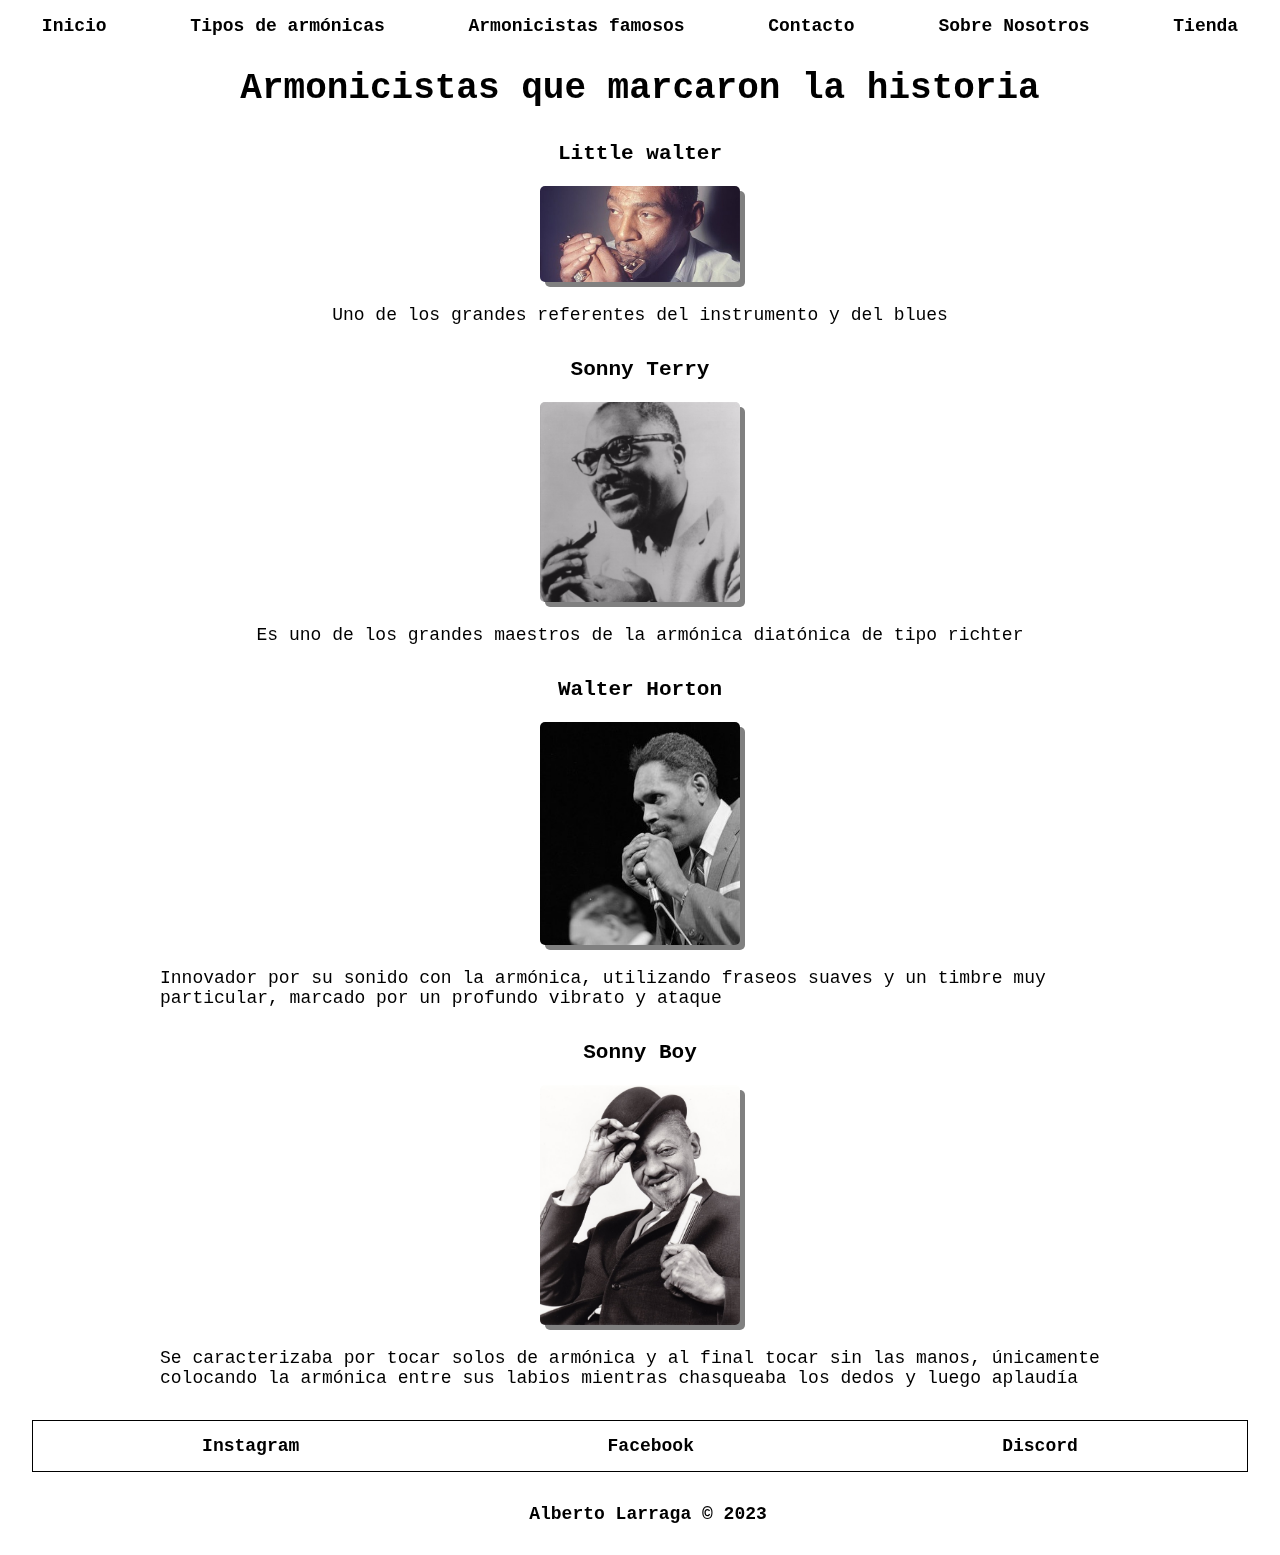
==== pages/armofamosos.html @ 8300cbc4 "inicio repositorio" ====
<!DOCTYPE html>
<html lang="en">

<head>
    <meta charset="UTF-8">
    <meta name="viewport" content="width=device-width, initial-scale=1.0">
    <title>Armonicistas Famosos</title>
    <link rel="shorcut icon" href="../imagenes/icono-armonica.png">
    <link rel="stylesheet" href="../css/style.css">
</head>

<body id="container">
    <header class="header">
        <div id="nav">
            <nav class="nav">
                <a href="../index.html"><strong>Inicio</strong></a>
                <a href="./tipoarmonica.html"><strong>Tipos de armónicas</strong></a>
                <a href="./armofamosos.html"><strong>Armonicistas famosos</strong></a>
                <a href="./contacto.html"><strong>Contacto</strong></a>
                <a href="./nosotros.html"><strong>Sobre Nosotros</strong></a>
                <a href="./tienda.html"><strong>Tienda</strong></a>
            </nav>
        </div>
        <h1>Armonicistas que marcaron la historia</h1>
    </header>
    <main>
        <section>
            <div>
                <h3>Little walter</h3>
                <img src="../imagenes/littlewalter.jpg" alt="little walter" class="armofam">
                <p class="textarmofam">Uno de los grandes referentes del instrumento y del blues</p>
                <h3>Sonny Terry</h3>
                <img src="../imagenes/sonnyterry.png" alt="sonny terry" class="armofam">
                <p class="textarmofam">Es uno de los grandes maestros de la armónica diatónica de tipo richter</p>
                <h3>Walter Horton</h3>
                <img src="../imagenes/walterhorton.jpg" alt="walter horton" class="armofam">
                <p class="textarmofam">Innovador por su sonido con la armónica, utilizando fraseos suaves y un timbre
                    muy particular, marcado por un profundo vibrato y ataque</p>
                <h3>Sonny Boy</h3>
                <img src="../imagenes/sonnyboy.jpg" alt="sonny boy" class="armofam">
                <p class="textarmofam">Se caracterizaba por tocar solos de armónica y al final tocar sin las manos,
                    únicamente colocando la armónica entre sus labios mientras chasqueaba los dedos y luego aplaudía</p>
            </div>
        </section>
    </main>
    <footer>
        <div class="footer">
            <a href="instagram">Instagram</a>
            <a href="facebook">Facebook</a>
            <a href="discord">Discord</a>
        </div>
        <p class="copyright">Alberto Larraga &copy; 2023</p>
    </footer>
</body>

</html>
---- css/style.css ----
@import url('https://fonts.googleapis.com/css2?family=Press+Start+2P&display=swap');




#container {
    margin: 0%;
    padding: 0%;
    box-sizing: border-box;
    /*background: url(../assets/images/background-armonica.jpg);*/
    color: black;
    background-size: cover;
    background-position: center;
    backdrop-filter: blur(.25rem);
}

header,
nav,
main,
footer {
    font-family: 'Martian Mono', monospace;
    font-size: large;
    
}

h1,
h2,
h3 {
    display: flex;
    justify-content: center;
    margin-top: 2rem;
}

.portada {
    display: flex;
    flex-direction: column;
    justify-content: center;
    margin: auto;
}

p.welcome {
    align-items: center;
    display: flex;
    flex-direction: column;
    justify-content: center;
    margin-top: 2rem;
    font-weight: .625rem;
}

.video {
    display: flex;
    justify-content: center;
    flex-direction: column;
    align-items: center;
    margin: 2rem;
}

nav {
    display: flex;
    justify-content: space-around;
    margin-top: 1rem;
}

a {
    text-decoration: none;
    align-items: center;
    color: black;
}


.armofam,
.tipoarmo {
    width: 200px;
    box-shadow: .3125rem 5px #808080;
    background-color: rgb(220, 219, 219);
    border-radius: .3125rem;
    display: flex;
    flex-direction: column;
    justify-content: center;
    align-items: center;
    margin: auto;
}

.textarmofam {
    display: flex;
    flex-direction: column;
    justify-content: center;
    margin: 0 10rem 0 10rem;
    align-items: center;
    margin-top: 1.4375rem;
}

.imgnosotros {
    display: flex;
    flex-direction: row;
    justify-content: space-around;
    margin: 2rem 0 4rem 0;
}

p.textnosotros1,
.textnosotros2 {
    margin: 2rem;
    background-color: #d7d7d7;
    margin: 1rem;
    padding: 2rem;
    border: 1px solid black;
    box-shadow: 0rem 0.125rem .3125rem rgba(0, 0, 0, 0.3);
    border-radius: 5px;
}

.construccion {
    display: flex;
    justify-content: center;
    align-items: center;
}


a {
    display: flex;
    justify-content: space-between;
    text-decoration: none;
    align-items: center;
    color: black;
}

.copyright {
    text-align: end;
    font-weight: bold;
    display: flex;
    justify-content: center;
    align-items: center;
    height: 100%;
    margin-top: 1.3125rem;
    margin-left: 1rem;
}

.contacto {
    max-width: 450px;
    margin: auto;
    padding: 2rem;
    border: 1px solid black;
    box-shadow: 0rem 0.125rem .3125rem rgba(0, 0, 0, 0.3);
    border-radius: 5px;
    background-color: #d7d7d7;
}

.footer {
    display: flex;
    justify-content: space-around;
    align-items: center;
    border: 1px solid;
    text-decoration: none;
    margin: 2rem;
    padding: .9375rem;
    align-items: flex-end;
    font-weight: bold;
}

.whatsapp{
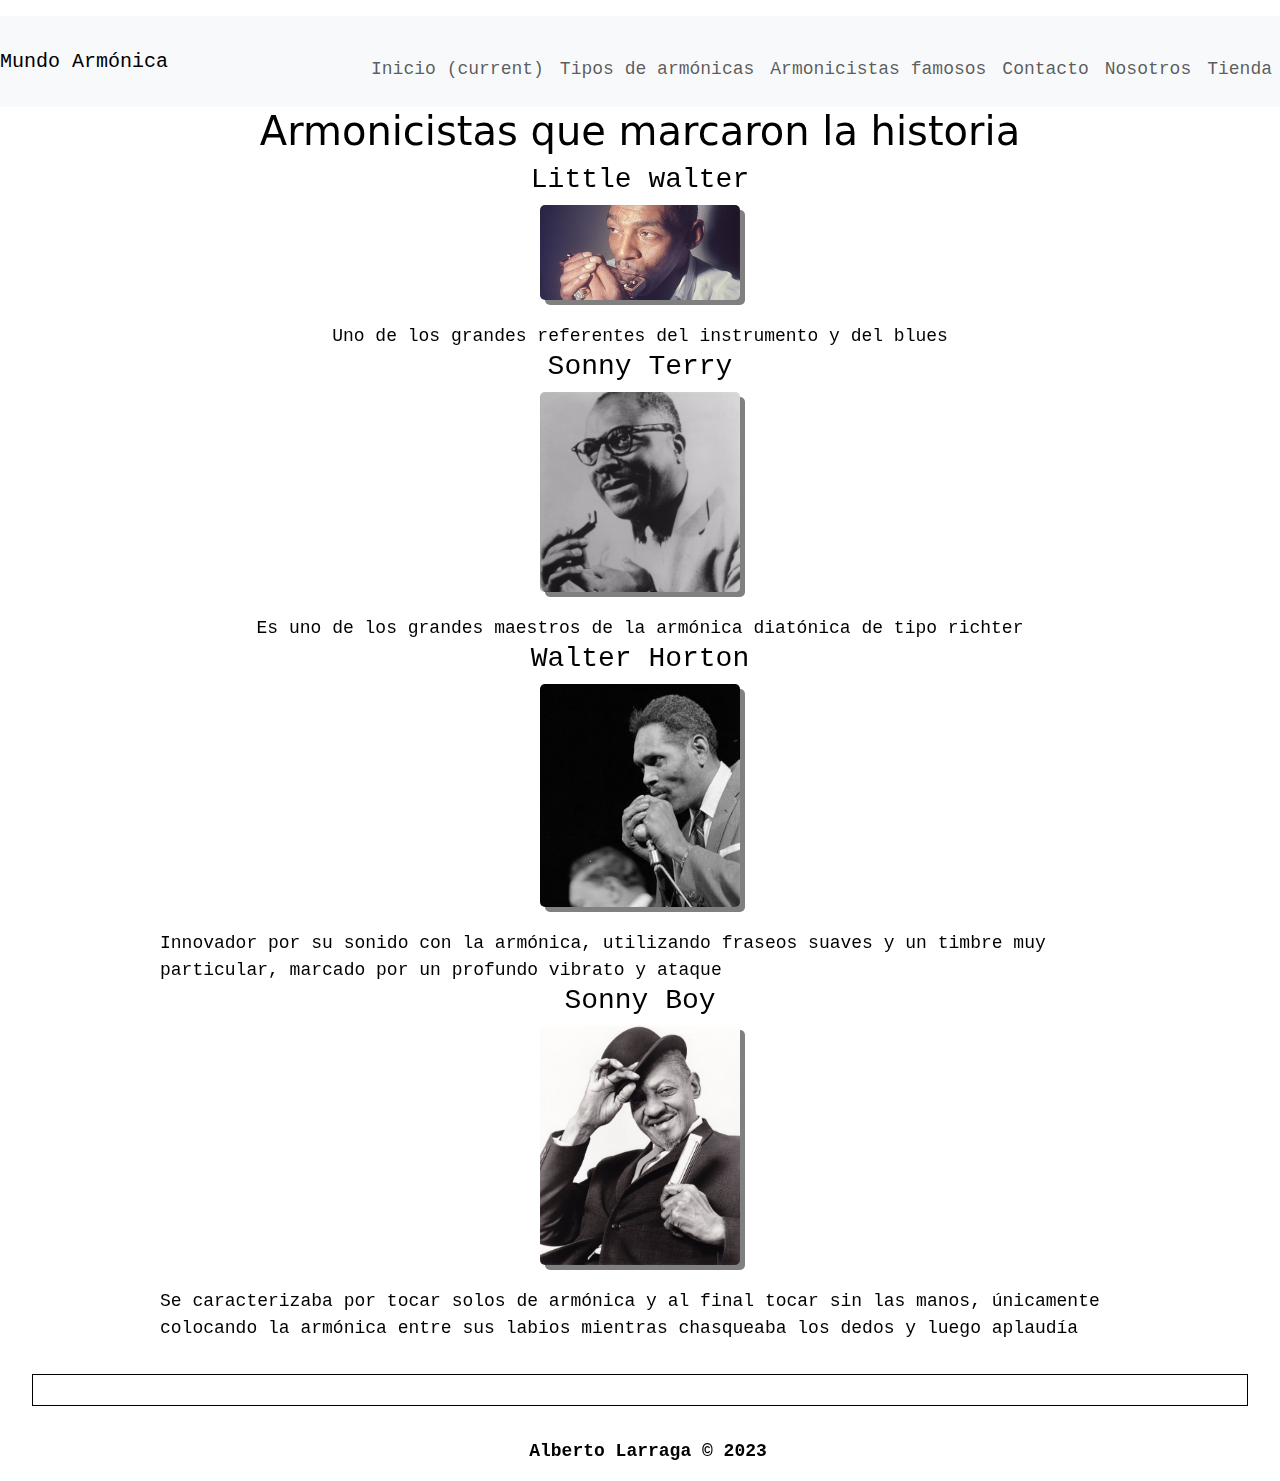
==== commit 0832c27a: "correccion de linkeado, beta de navbar, adiccion de link a github" ====
--- a/pages/armofamosos.html
+++ b/pages/armofamosos.html
@@ -1,26 +1,52 @@
 <!DOCTYPE html>
-<html lang="en">
+<html lang="es">
 
 <head>
     <meta charset="UTF-8">
     <meta name="viewport" content="width=device-width, initial-scale=1.0">
-    <title>Armonicistas Famosos</title>
-    <link rel="shorcut icon" href="../imagenes/icono-armonica.png">
+    <title>Mundo Armónica</title>
+    <link rel="shorcut icon" href="imagenes/icono-armonica.png">
     <link rel="stylesheet" href="../css/style.css">
+    <link rel="stylesheet" href="../css/bootstrap/bootstrap.css">
+    <link rel="stylesheet" href="https://cdnjs.cloudflare.com/ajax/libs/font-awesome/6.4.2/css/all.min.css"
+        integrity="sha512-z3gLpd7yknf1YoNbCzqRKc4qyor8gaKU1qmn+CShxbuBusANI9QpRohGBreCFkKxLhei6S9CQXFEbbKuqLg0DA=="
+        crossorigin="anonymous" referrerpolicy="no-referrer" />
 </head>
 
 <body id="container">
-    <header class="header">
-        <div id="nav">
-            <nav class="nav">
-                <a href="../index.html"><strong>Inicio</strong></a>
-                <a href="./tipoarmonica.html"><strong>Tipos de armónicas</strong></a>
-                <a href="./armofamosos.html"><strong>Armonicistas famosos</strong></a>
-                <a href="./contacto.html"><strong>Contacto</strong></a>
-                <a href="./nosotros.html"><strong>Sobre Nosotros</strong></a>
-                <a href="./tienda.html"><strong>Tienda</strong></a>
-            </nav>
-        </div>
+    <nav class="navbar sticky-top navbar-light bg-light">
+        <a class="navbar-brand" href="#">Mundo Armónica</a>
+        <nav class="navbar navbar-expand-lg navbar-light bg-light">
+            <a class="navbar-brand" href="#"></a>
+            <button class="navbar-toggler" type="button" data-toggle="collapse" data-target="#navbarText"
+                aria-controls="navbarText" aria-expanded="false" aria-label="Toggle navigation">
+                <span class="navbar-toggler-icon"></span>
+            </button>
+            <div class="collapse navbar-collapse" id="navbarText">
+                <ul class="navbar-nav mr-auto">
+                    <li class="nav-item active">
+                        <a class="nav-link" href="../index.html">Inicio <span class="sr-only">(current)</span></a>
+                    </li>
+                    <li class="nav-item">
+                        <a class="nav-link" href="tipoarmonica.html">Tipos de armónicas</a>
+                    </li>
+                    <li class="nav-item">
+                        <a class="nav-link" href="armofamosos.html">Armonicistas famosos</a>
+                    </li>
+                    <li class="nav-item">
+                        <a class="nav-link" href="contacto.html">Contacto</a>
+                    </li>
+                    <li class="nav-item">
+                        <a class="nav-link" href="nosotros.html">Nosotros</a>
+                    </li>
+                    <li class="nav-item">
+                        <a class="nav-link" href="tienda.html">Tienda</a>
+                    </li>
+                </ul>
+
+            </div>
+        </nav>
+    </nav>
         <h1>Armonicistas que marcaron la historia</h1>
     </header>
     <main>
@@ -45,12 +71,15 @@
     </main>
     <footer>
         <div class="footer">
-            <a href="instagram">Instagram</a>
-            <a href="facebook">Facebook</a>
-            <a href="discord">Discord</a>
+            <a href="instagram"><i class="fa-brands fa-instagram" style="color: #000000;"></i></a>
+            <a href="facebook"><i class="fa-brands fa-facebook" style="color: #000000;"></i></a>
+            <a href="discord"><i class="fa-brands fa-discord" style="color: #000000;"></i></a>
+            <a href="github"><i class="fa-brands fa-github" style="color: #000000;"></i></a>
         </div>
+        
         <p class="copyright">Alberto Larraga &copy; 2023</p>
     </footer>
+    <script src="../js/bootstrap.js"></script>
 </body>
 
 </html>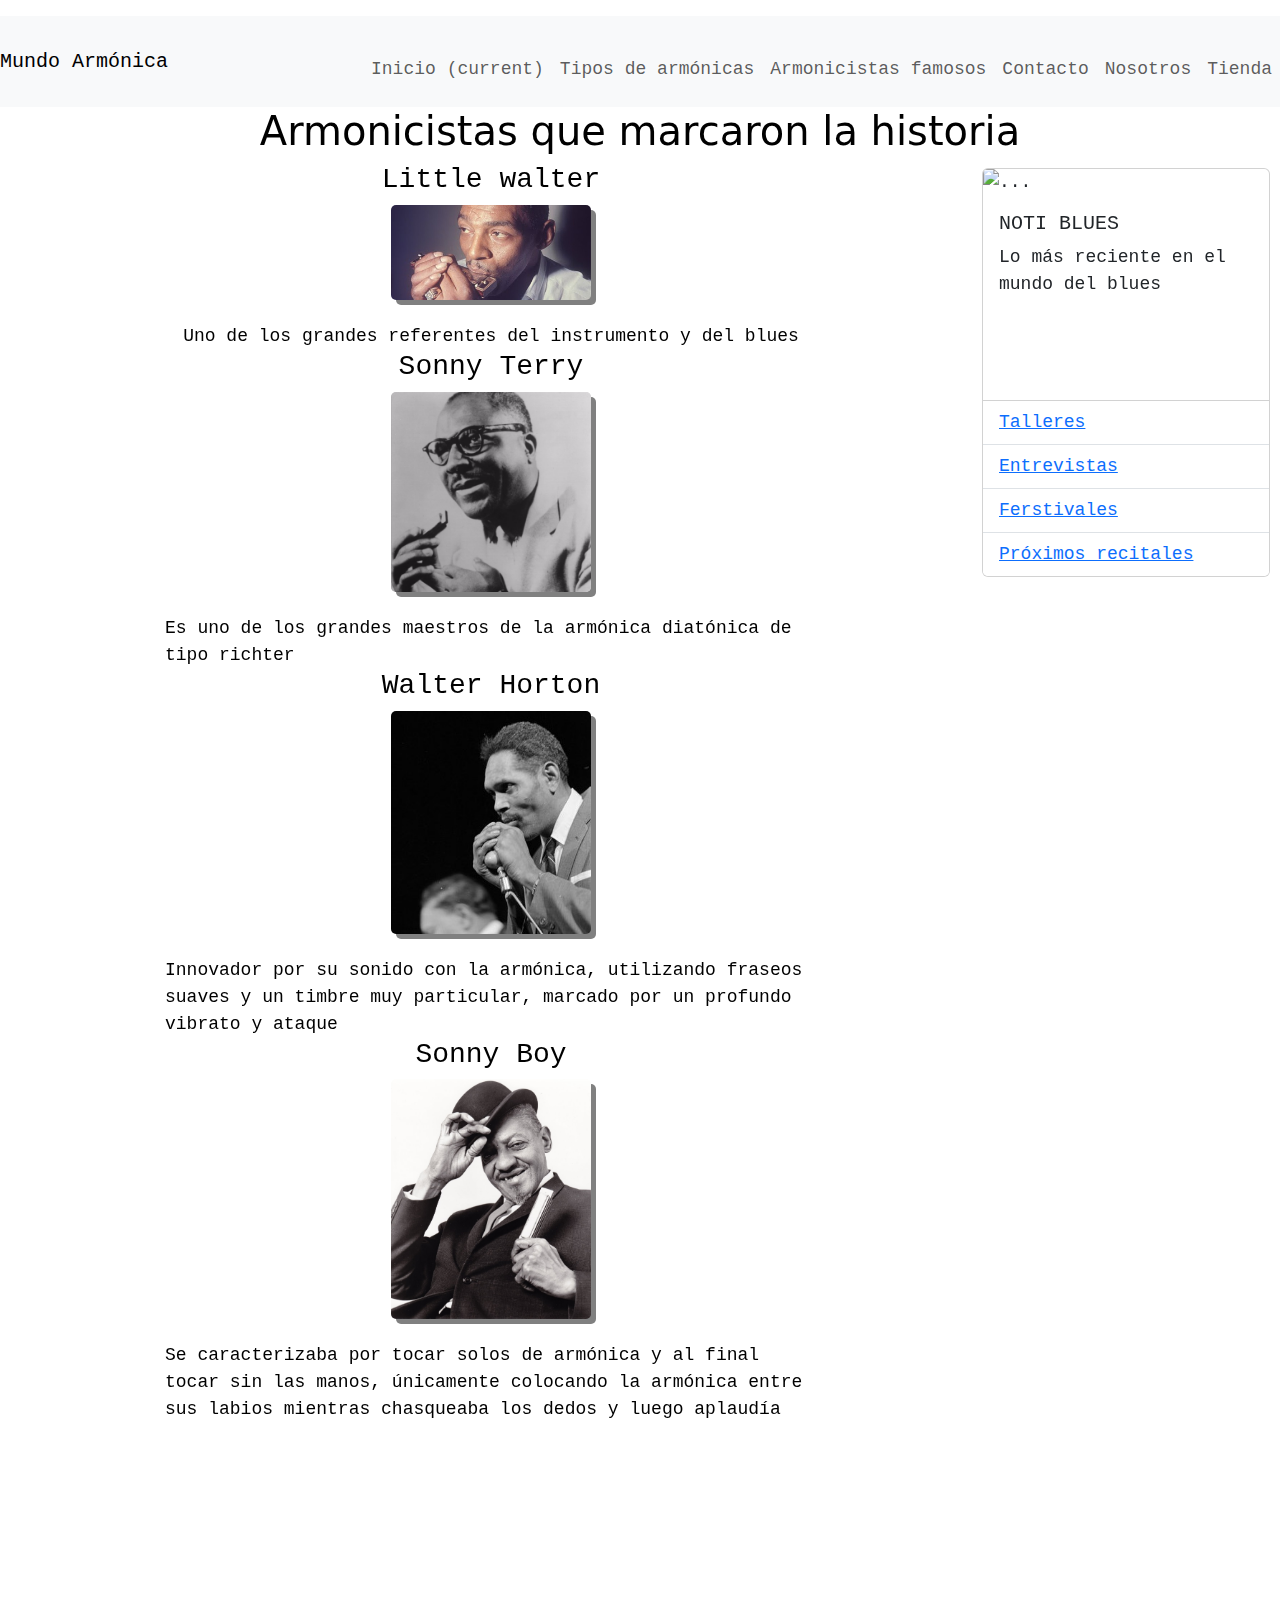
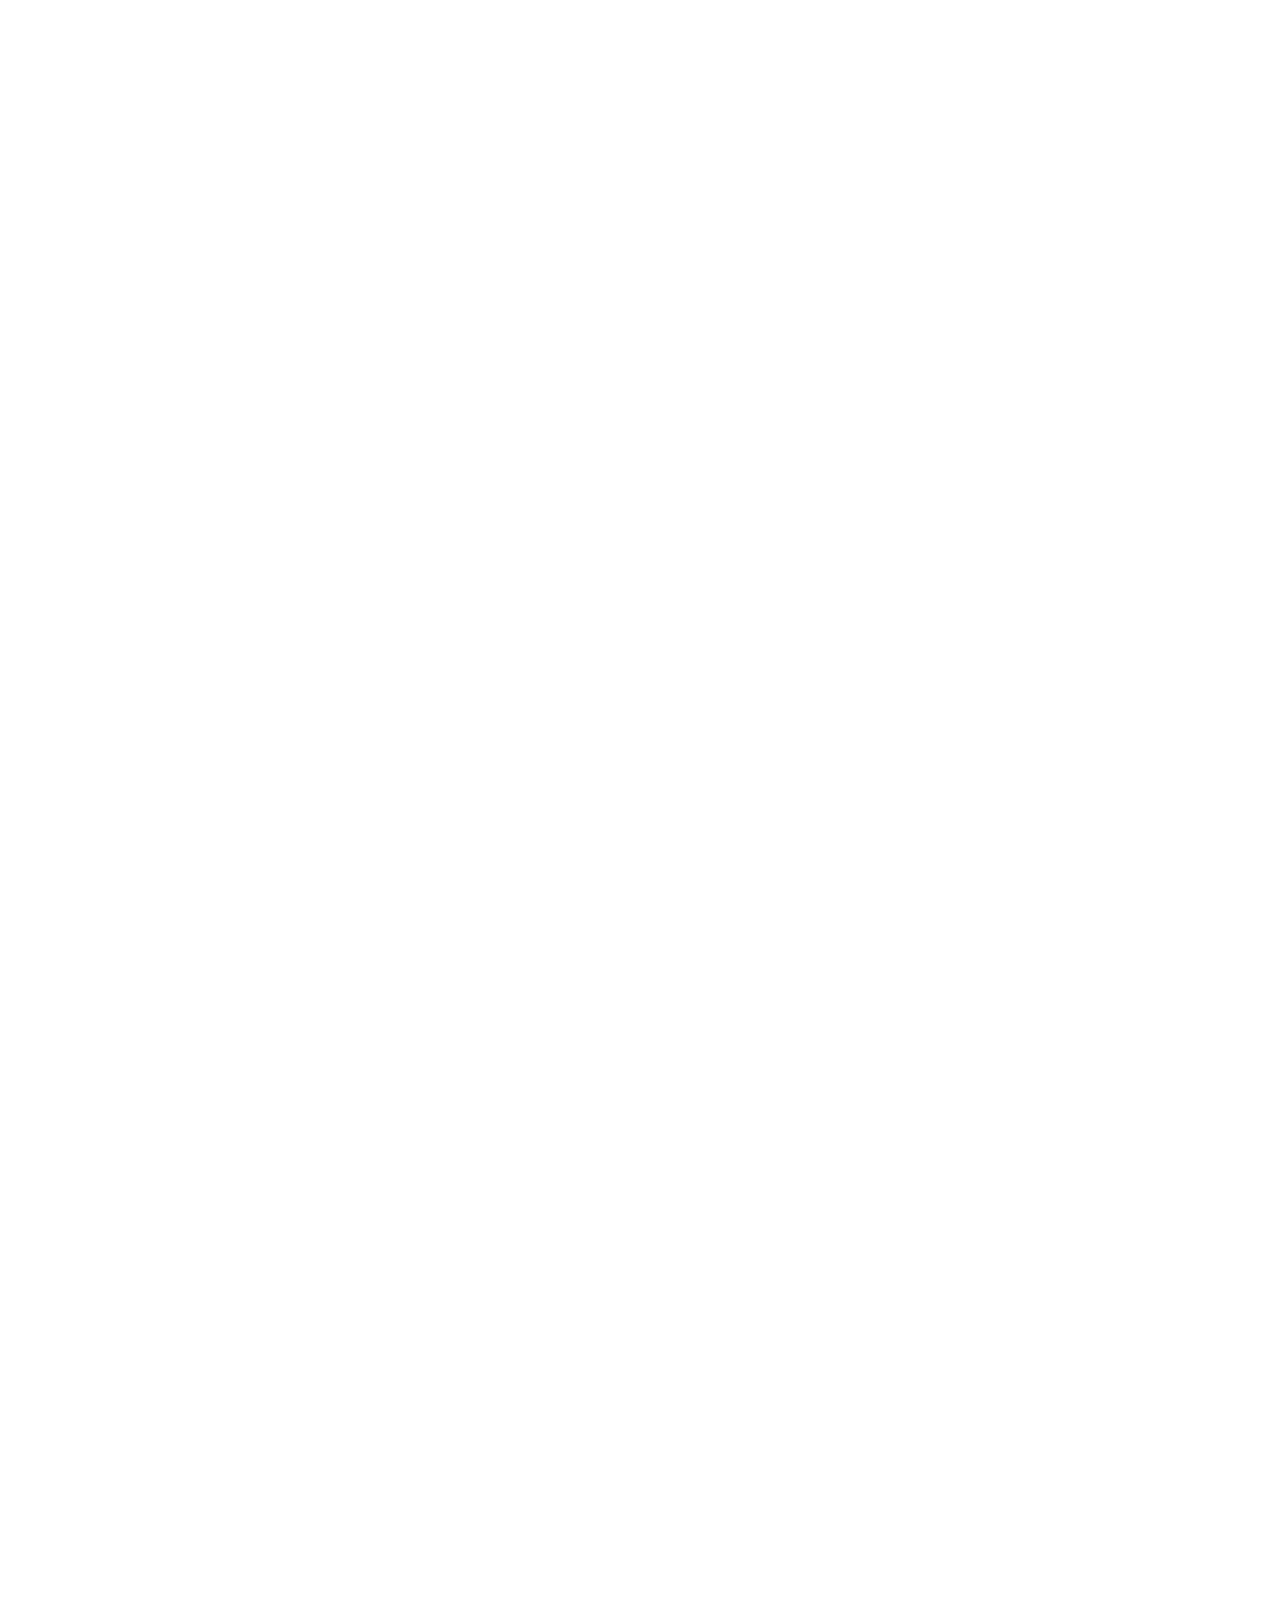
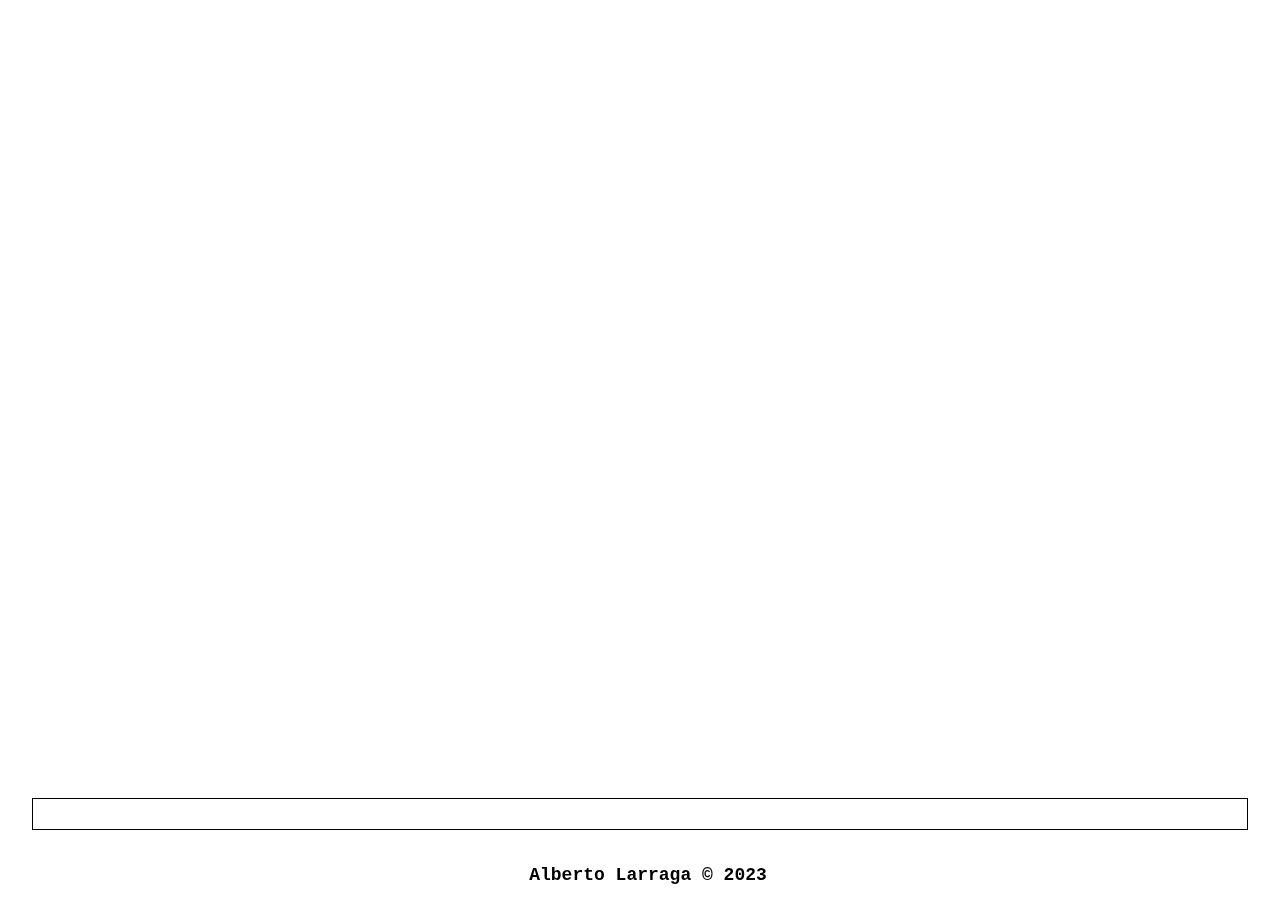
==== commit 434b6abc: "se agrego aside, se modifico estructura de tipos de armonica, se modifico inicio" ====
--- a/pages/armofamosos.html
+++ b/pages/armofamosos.html
@@ -47,7 +47,7 @@
             </div>
         </nav>
     </nav>
-        <h1>Armonicistas que marcaron la historia</h1>
+    <h1>Armonicistas que marcaron la historia</h1>
     </header>
     <main>
         <section>
@@ -68,6 +68,21 @@
                     únicamente colocando la armónica entre sus labios mientras chasqueaba los dedos y luego aplaudía</p>
             </div>
         </section>
+
+        <aside class="notice">
+            <div class="card" style="width: 18rem;">
+                <img src="assets/images/notices.jpg" class="card-img-top" alt="...">
+                <div class="card-body">
+                    <h5 class="card-title">NOTI BLUES</h5>
+                    <p class="card-text">Lo más reciente en el mundo del blues</p>
+                </div>
+                <ul class="list-group list-group-flush">
+                    <li class="list-group-item"><a href="#" class="card-link">Talleres</a></li>
+                    <li class="list-group-item"><a href="#" class="card-link">Entrevistas</a></li>
+                    <li class="list-group-item"><a href="#" class="card-link">Ferstivales</a></li>
+                    <li class="list-group-item"><a href="#" class="card-link">Próximos recitales</a></li>
+                </ul>
+        </aside>
     </main>
     <footer>
         <div class="footer">
@@ -76,7 +91,7 @@
             <a href="discord"><i class="fa-brands fa-discord" style="color: #000000;"></i></a>
             <a href="github"><i class="fa-brands fa-github" style="color: #000000;"></i></a>
         </div>
-        
+
         <p class="copyright">Alberto Larraga &copy; 2023</p>
     </footer>
     <script src="../js/bootstrap.js"></script>
--- a/css/style.css
+++ b/css/style.css
@@ -1,5 +1,9 @@
 @import url('https://fonts.googleapis.com/css2?family=Press+Start+2P&display=swap');
 
+*{
+margin: 0;
+padding: 0;
+}
 
 
 
@@ -22,7 +26,10 @@
     font-size: large;
     
 }
-
+header nav{
+position: fixed;
+top: 0;
+}
 h1,
 h2,
 h3 {
@@ -59,6 +66,20 @@
     display: flex;
     justify-content: space-around;
     margin-top: 1rem;
+}
+
+
+main,
+.notice{
+    display: grid;
+grid-template-columns: 2fr 0.5fr;
+grid-template-rows: repeat(3, 1fr);
+grid-column-gap: 0px;
+grid-row-gap: 12px;
+    margin: 5px;
+}
+.notice{
+position: -webkit-sticky;
 }
 
 a {
@@ -156,4 +177,15 @@
     font-weight: bold;
 }
 
-.whatsapp{ + @media (max-width:1023px){
+
+.header{
+height: auto;
+flex-direction: column;
+text-align: center;
+}
+
+
+
+
+}
